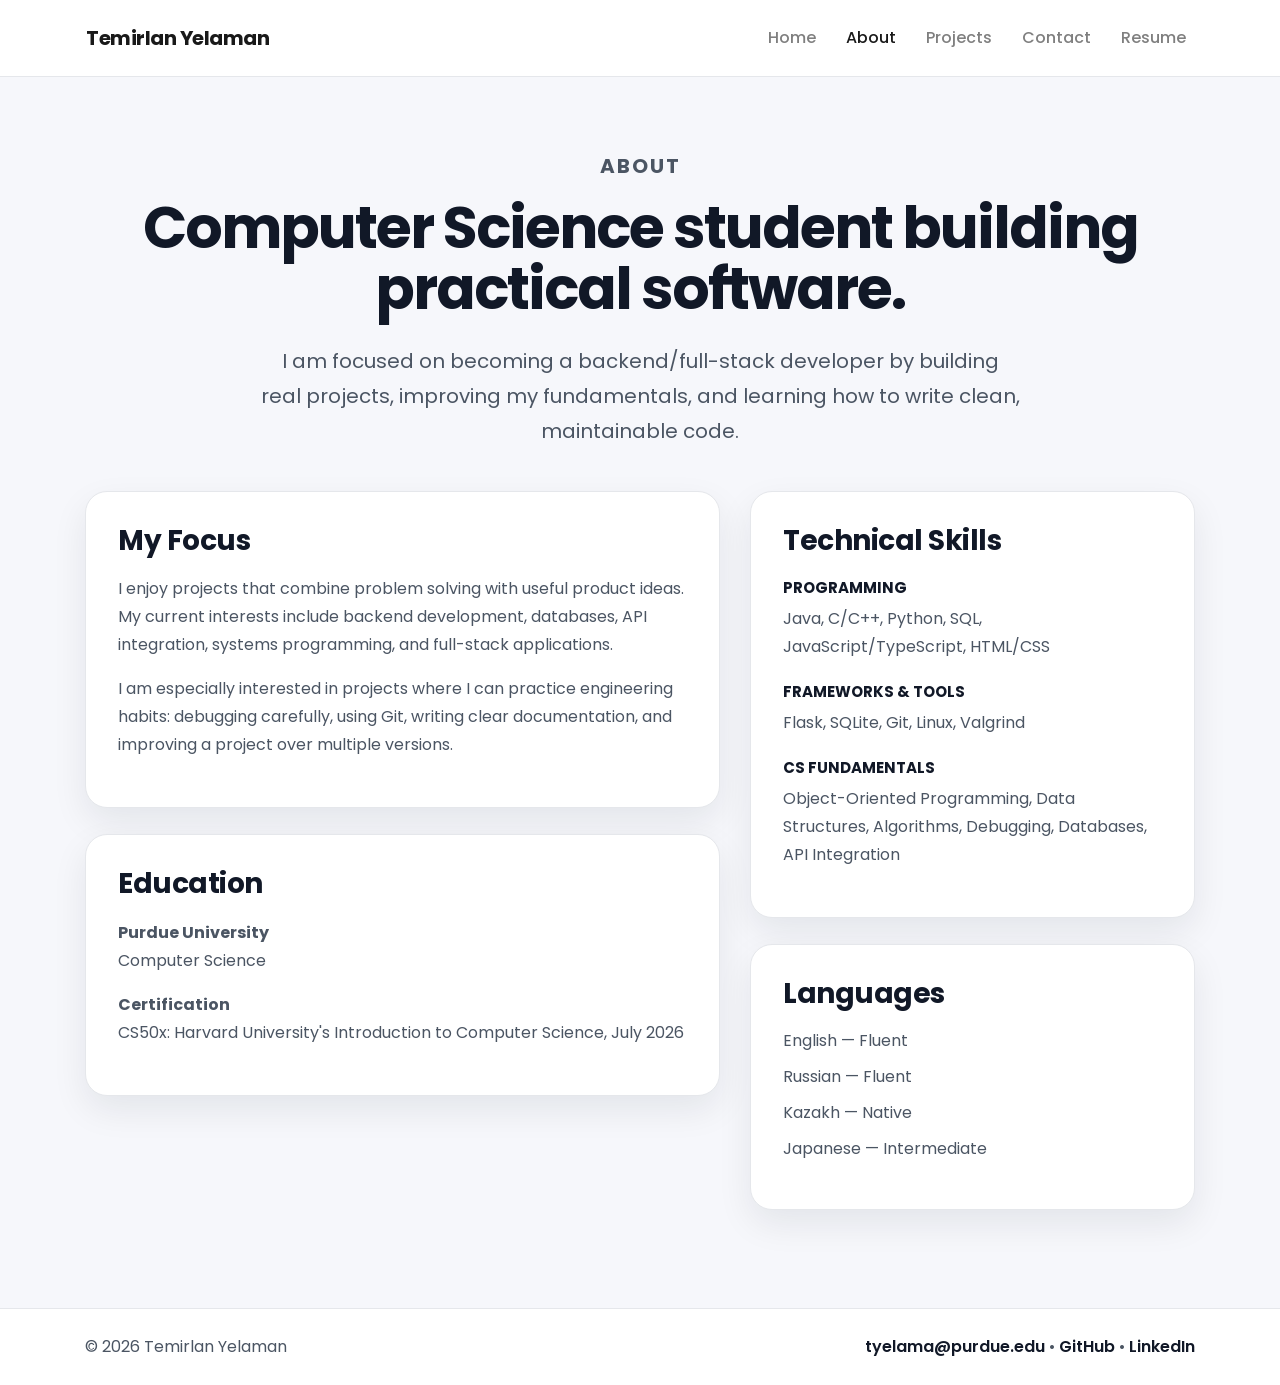
==== about.html @ 148cfcf7 "Initial commit" ====
<!DOCTYPE html>
<html lang="en">
    <head>
        <meta charset="UTF-8">
        <meta name="viewport" content="width=device-width, initial-scale=1.0">

        <link rel="stylesheet" href="https://cdn.jsdelivr.net/npm/bootstrap@4.5.3/dist/css/bootstrap.min.css" integrity="sha384-TX8t27EcRE3e/ihU7zmQxVncDAy5uIKz4rEkgIXeMed4M0jlfIDPvg6uqKI2xXr2" crossorigin="anonymous">
        <script src="https://code.jquery.com/jquery-3.5.1.slim.min.js" integrity="sha384-DfXdz2htPH0lsSSs5nCTpuj/zy4C+OGpamoFVy38MVBnE+IbbVYUew+OrCXaRkfj" crossorigin="anonymous"></script>
        <script src="https://cdn.jsdelivr.net/npm/bootstrap@4.5.3/dist/js/bootstrap.bundle.min.js" integrity="sha384-ho+j7jyWK8fNQe+A12Hb8AhRq26LrZ/JpcUGGOn+Y7RsweNrtN/tE3MoK7ZeZDyx" crossorigin="anonymous"></script>

        <link rel="preconnect" href="https://fonts.googleapis.com">
        <link rel="preconnect" href="https://fonts.gstatic.com" crossorigin>
        <link href="https://fonts.googleapis.com/css2?family=Poppins:wght@300;400;500;600;700&display=swap" rel="stylesheet">

        <link href="styles.css" rel="stylesheet">
        <title>About | Temirlan Yelaman</title>
    </head>

    <body>
        <header class="site-header">
            <nav class="navbar navbar-expand-md navbar-light container">
                <a class="navbar-brand" href="index.html">Temirlan Yelaman</a>

                <button class="navbar-toggler" type="button" data-toggle="collapse" data-target="#navbarMenu" aria-controls="navbarMenu" aria-expanded="false" aria-label="Toggle navigation">
                    <span class="navbar-toggler-icon"></span>
                </button>

                <div class="collapse navbar-collapse" id="navbarMenu">
                    <div class="navbar-nav ml-auto">
                        <a class="nav-link" href="index.html">Home</a>
                        <a class="nav-link active" href="about.html">About</a>
                        <a class="nav-link" href="portfolio.html">Projects</a>
                        <a class="nav-link" href="contact.html">Contact</a>
                        <a class="nav-link" href="resume.pdf">Resume</a>
                    </div>
                </div>
            </nav>
        </header>

        <main class="container page-section">
            <div class="page-intro">
                <p class="eyebrow">About</p>
                <h1>Computer Science student building practical software.</h1>
                <p>
                    I am focused on becoming a backend/full-stack developer by building real projects,
                    improving my fundamentals, and learning how to write clean, maintainable code.
                </p>
            </div>

            <div class="row">
                <div class="col-lg-7">
                    <section class="content-card">
                        <h2>My Focus</h2>
                        <p>
                            I enjoy projects that combine problem solving with useful product ideas.
                            My current interests include backend development, databases, API integration,
                            systems programming, and full-stack applications.
                        </p>
                        <p>
                            I am especially interested in projects where I can practice engineering habits:
                            debugging carefully, using Git, writing clear documentation, and improving a project
                            over multiple versions.
                        </p>
                    </section>

                    <section class="content-card">
                        <h2>Education</h2>
                        <p>
                            <strong>Purdue University</strong><br>
                            Computer Science
                        </p>
                        <p>
                            <strong>Certification</strong><br>
                            CS50x: Harvard University's Introduction to Computer Science, July 2026
                        </p>
                    </section>
                </div>

                <div class="col-lg-5">
                    <section class="content-card">
                        <h2>Technical Skills</h2>

                        <h3 class="small-heading">Programming</h3>
                        <p>Java, C/C++, Python, SQL, JavaScript/TypeScript, HTML/CSS</p>

                        <h3 class="small-heading">Frameworks & Tools</h3>
                        <p>Flask, SQLite, Git, Linux, Valgrind</p>

                        <h3 class="small-heading">CS Fundamentals</h3>
                        <p>Object-Oriented Programming, Data Structures, Algorithms, Debugging, Databases, API Integration</p>
                    </section>

                    <section class="content-card">
                        <h2>Languages</h2>
                        <ul class="clean-list">
                            <li>English — Fluent</li>
                            <li>Russian — Fluent</li>
                            <li>Kazakh — Native</li>
                            <li>Japanese — Intermediate</li>
                        </ul>
                    </section>
                </div>
            </div>
        </main>

        <footer class="footer">
            <div class="container footer-content">
                <p>© 2026 Temirlan Yelaman</p>
                <p>
                    <a href="mailto:tyelama@purdue.edu">tyelama@purdue.edu</a>
                    <span>•</span>
                    <a href="https://github.com/Tyelaman" target="_blank" rel="noopener">GitHub</a>
                    <span>•</span>
                    <a href="https://www.linkedin.com/in/temirlan-yelaman/" target="_blank" rel="noopener">LinkedIn</a>
                </p>
            </div>
        </footer>

        <script src="script.js"></script>
    </body>
</html>
---- styles.css ----
body {
    margin: 0;
    font-family: 'Poppins', sans-serif;
    background-color: #f6f7fb;
    color: #1f2937;
}

a {
    color: #111827;
}

a:hover {
    color: #374151;
}

.site-header {
    background-color: rgba(255, 255, 255, 0.95);
    border-bottom: 1px solid #e5e7eb;
    position: sticky;
    top: 0;
    z-index: 100;
    backdrop-filter: blur(10px);
}

.navbar {
    padding-top: 18px;
    padding-bottom: 18px;
}

.navbar-brand {
    font-weight: 700;
    letter-spacing: -0.5px;
}

.nav-link {
    font-weight: 500;
    margin-left: 14px;
}

.hero-section {
    background:
        radial-gradient(circle at top left, rgba(17, 24, 39, 0.10), transparent 35%),
        linear-gradient(135deg, #f8fafc 0%, #e5e7eb 100%);
    padding: 95px 0;
}

.eyebrow {
    color: #4b5563;
    font-size: 13px;
    font-weight: 700;
    letter-spacing: 2px;
    margin-bottom: 14px;
    text-transform: uppercase;
}

.hero-section h1,
.page-intro h1 {
    color: #111827;
    font-size: 58px;
    font-weight: 700;
    letter-spacing: -2px;
    line-height: 1.05;
    margin-bottom: 24px;
}

.hero-text,
.page-intro p {
    color: #4b5563;
    font-size: 20px;
    line-height: 1.75;
    max-width: 760px;
}

.hero-actions {
    display: flex;
    flex-wrap: wrap;
    gap: 12px;
    margin-top: 30px;
}

.btn {
    border-radius: 999px;
    font-weight: 600;
    padding-left: 24px;
    padding-right: 24px;
}

.social-links {
    display: flex;
    flex-wrap: wrap;
    gap: 18px;
}

.social-links a {
    font-weight: 600;
    text-decoration: none;
}

.terminal-card {
    background-color: #111827;
    border-radius: 22px;
    box-shadow: 0 24px 70px rgba(17, 24, 39, 0.25);
    color: #e5e7eb;
    overflow: hidden;
}

.terminal-bar {
    align-items: center;
    background-color: #030712;
    display: flex;
    gap: 8px;
    padding: 16px 20px;
}

.terminal-bar span {
    background-color: #d1d5db;
    border-radius: 50%;
    display: block;
    height: 12px;
    opacity: 0.75;
    width: 12px;
}

.terminal-card pre {
    font-size: 15px;
    line-height: 1.8;
    margin: 0;
    padding: 26px;
    white-space: pre-wrap;
}

.section-spacing {
    padding-bottom: 72px;
    padding-top: 72px;
}

.section-heading {
    margin-bottom: 38px;
}

.section-heading h2 {
    color: #111827;
    font-size: 36px;
    font-weight: 700;
    letter-spacing: -1px;
}

.feature-card,
.content-card,
.project-detail-card {
    background-color: #ffffff;
    border: 1px solid #e5e7eb;
    border-radius: 22px;
    box-shadow: 0 14px 35px rgba(17, 24, 39, 0.08);
}

.feature-card {
    height: 100%;
    padding: 28px;
    transition: 0.25s ease;
}

.feature-card:hover {
    transform: translateY(-6px);
}

.feature-card h3 {
    font-size: 23px;
    font-weight: 700;
    margin-top: 16px;
}

.feature-card p,
.content-card p,
.project-detail-card p,
.project-detail-card li {
    color: #4b5563;
    font-size: 16px;
    line-height: 1.75;
}

.feature-card a {
    font-weight: 700;
    text-decoration: none;
}

.cta-panel {
    align-items: center;
    background-color: #111827;
    border-radius: 26px;
    color: #ffffff;
    display: flex;
    justify-content: space-between;
    gap: 24px;
    padding: 42px;
}

.cta-panel .eyebrow {
    color: #d1d5db;
}

.cta-panel h2 {
    font-size: 30px;
    font-weight: 700;
    letter-spacing: -1px;
    margin-bottom: 0;
}

.page-section {
    padding-bottom: 72px;
    padding-top: 72px;
}

.page-intro {
    margin-bottom: 42px;
    text-align: center;
}

.page-intro p {
    margin-left: auto;
    margin-right: auto;
}

.content-card {
    margin-bottom: 26px;
    padding: 32px;
}

.content-card h2,
.project-detail-card h2 {
    color: #111827;
    font-size: 28px;
    font-weight: 700;
    letter-spacing: -0.5px;
    margin-bottom: 18px;
}

.small-heading {
    color: #111827;
    font-size: 15px;
    font-weight: 700;
    margin-top: 22px;
    text-transform: uppercase;
}

.clean-list,
.contact-list {
    list-style: none;
    padding-left: 0;
}

.clean-list li {
    color: #4b5563;
    margin-bottom: 12px;
}

.project-detail-card {
    margin-bottom: 28px;
    padding: 34px;
}

.project-tags {
    display: flex;
    flex-wrap: wrap;
    gap: 10px;
    margin-bottom: 18px;
}

.project-tags span {
    background-color: #eef2ff;
    border-radius: 999px;
    color: #3730a3;
    font-size: 13px;
    font-weight: 700;
    padding: 8px 12px;
}

.contact-list li {
    border-bottom: 1px solid #e5e7eb;
    padding: 16px 0;
}

.contact-list span {
    color: #6b7280;
    display: block;
    font-size: 13px;
    font-weight: 700;
    letter-spacing: 1px;
    margin-bottom: 5px;
    text-transform: uppercase;
}

.contact-list a {
    font-weight: 600;
    text-decoration: none;
}

.privacy-note {
    background-color: #f3f4f6;
    border-radius: 14px;
    font-size: 14px !important;
    margin-top: 22px;
    padding: 16px;
}

.form-control {
    border-radius: 14px;
    min-height: 48px;
}

textarea.form-control {
    min-height: 150px;
}

.form-status {
    color: #4b5563;
    font-weight: 600;
    margin-top: 16px;
}

.footer {
    background-color: #ffffff;
    border-top: 1px solid #e5e7eb;
    padding: 26px 0;
}

.footer-content {
    align-items: center;
    display: flex;
    justify-content: space-between;
    gap: 18px;
}

.footer p {
    color: #4b5563;
    margin-bottom: 0;
}

.footer a {
    font-weight: 600;
    text-decoration: none;
}

@media (max-width: 768px) {
    .hero-section {
        padding: 60px 0;
        text-align: center;
    }

    .hero-section h1,
    .page-intro h1 {
        font-size: 40px;
    }

    .hero-text,
    .page-intro p {
        font-size: 17px;
    }

    .hero-actions,
    .social-links {
        justify-content: center;
    }

    .cta-panel,
    .footer-content {
        align-items: flex-start;
        flex-direction: column;
        text-align: left;
    }

    .section-heading h2 {
        font-size: 30px;
    }

    .project-detail-card {
        padding: 26px;
    }

    .nav-link {
        margin-left: 0;
    }
}
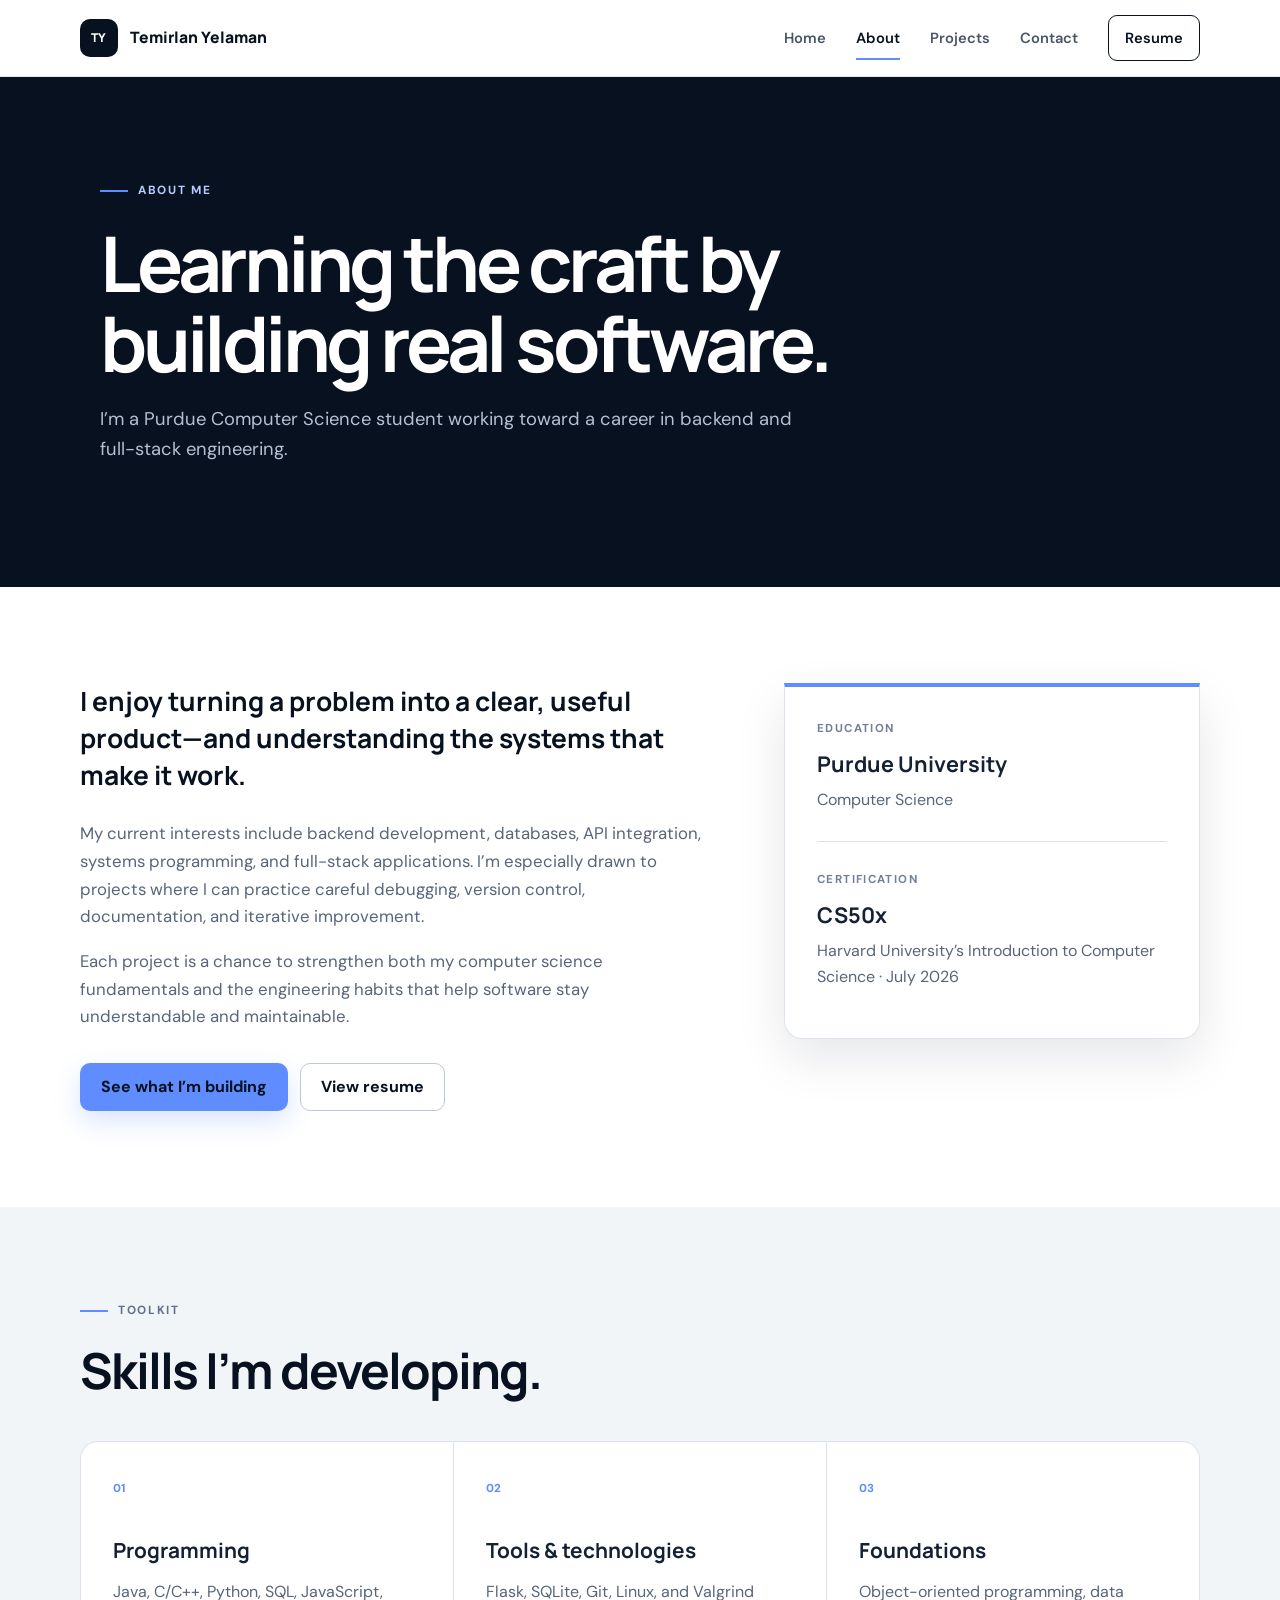
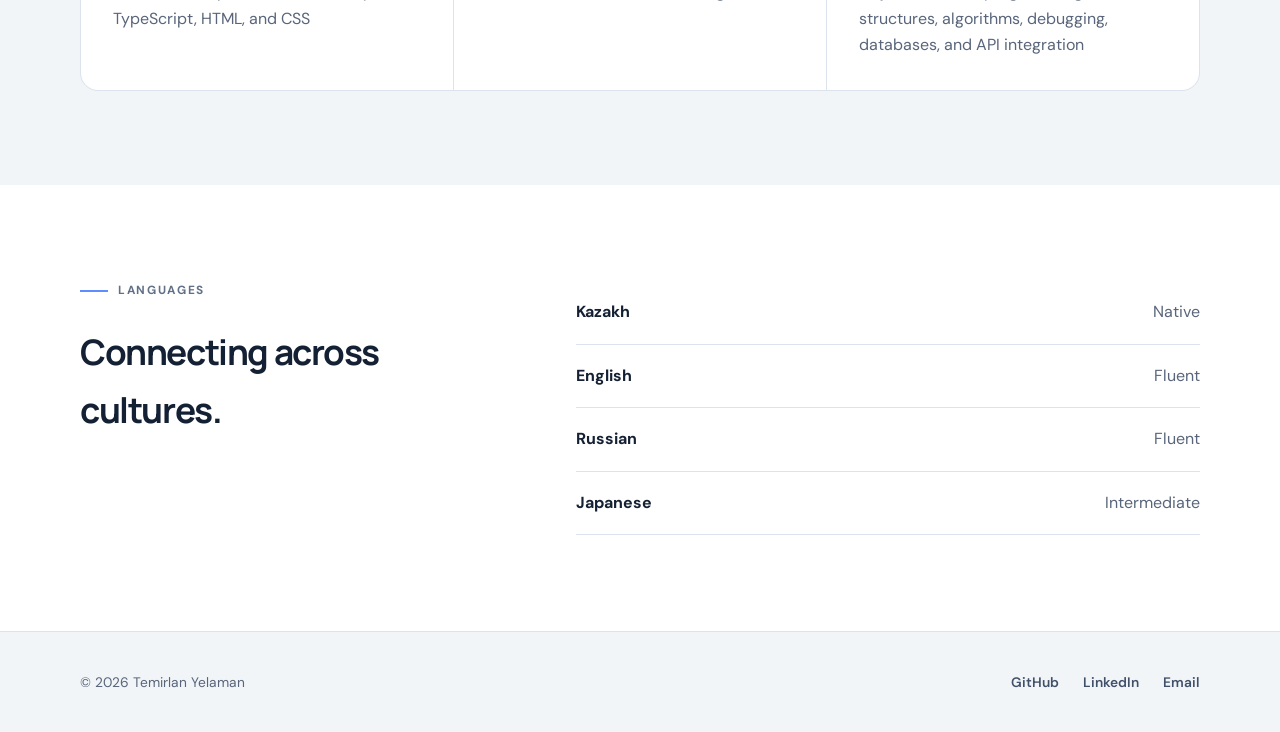
==== commit 78e84ad9: "Refactor portfolio page layout and styles; enhance navigation functionality and update project descr" ====
--- a/about.html
+++ b/about.html
@@ -1,121 +1,23 @@
 <!DOCTYPE html>
 <html lang="en">
-    <head>
-        <meta charset="UTF-8">
-        <meta name="viewport" content="width=device-width, initial-scale=1.0">
-
-        <link rel="stylesheet" href="https://cdn.jsdelivr.net/npm/bootstrap@4.5.3/dist/css/bootstrap.min.css" integrity="sha384-TX8t27EcRE3e/ihU7zmQxVncDAy5uIKz4rEkgIXeMed4M0jlfIDPvg6uqKI2xXr2" crossorigin="anonymous">
-        <script src="https://code.jquery.com/jquery-3.5.1.slim.min.js" integrity="sha384-DfXdz2htPH0lsSSs5nCTpuj/zy4C+OGpamoFVy38MVBnE+IbbVYUew+OrCXaRkfj" crossorigin="anonymous"></script>
-        <script src="https://cdn.jsdelivr.net/npm/bootstrap@4.5.3/dist/js/bootstrap.bundle.min.js" integrity="sha384-ho+j7jyWK8fNQe+A12Hb8AhRq26LrZ/JpcUGGOn+Y7RsweNrtN/tE3MoK7ZeZDyx" crossorigin="anonymous"></script>
-
-        <link rel="preconnect" href="https://fonts.googleapis.com">
-        <link rel="preconnect" href="https://fonts.gstatic.com" crossorigin>
-        <link href="https://fonts.googleapis.com/css2?family=Poppins:wght@300;400;500;600;700&display=swap" rel="stylesheet">
-
-        <link href="styles.css" rel="stylesheet">
-        <title>About | Temirlan Yelaman</title>
-    </head>
-
-    <body>
-        <header class="site-header">
-            <nav class="navbar navbar-expand-md navbar-light container">
-                <a class="navbar-brand" href="index.html">Temirlan Yelaman</a>
-
-                <button class="navbar-toggler" type="button" data-toggle="collapse" data-target="#navbarMenu" aria-controls="navbarMenu" aria-expanded="false" aria-label="Toggle navigation">
-                    <span class="navbar-toggler-icon"></span>
-                </button>
-
-                <div class="collapse navbar-collapse" id="navbarMenu">
-                    <div class="navbar-nav ml-auto">
-                        <a class="nav-link" href="index.html">Home</a>
-                        <a class="nav-link active" href="about.html">About</a>
-                        <a class="nav-link" href="portfolio.html">Projects</a>
-                        <a class="nav-link" href="contact.html">Contact</a>
-                        <a class="nav-link" href="resume.pdf">Resume</a>
-                    </div>
-                </div>
-            </nav>
-        </header>
-
-        <main class="container page-section">
-            <div class="page-intro">
-                <p class="eyebrow">About</p>
-                <h1>Computer Science student building practical software.</h1>
-                <p>
-                    I am focused on becoming a backend/full-stack developer by building real projects,
-                    improving my fundamentals, and learning how to write clean, maintainable code.
-                </p>
-            </div>
-
-            <div class="row">
-                <div class="col-lg-7">
-                    <section class="content-card">
-                        <h2>My Focus</h2>
-                        <p>
-                            I enjoy projects that combine problem solving with useful product ideas.
-                            My current interests include backend development, databases, API integration,
-                            systems programming, and full-stack applications.
-                        </p>
-                        <p>
-                            I am especially interested in projects where I can practice engineering habits:
-                            debugging carefully, using Git, writing clear documentation, and improving a project
-                            over multiple versions.
-                        </p>
-                    </section>
-
-                    <section class="content-card">
-                        <h2>Education</h2>
-                        <p>
-                            <strong>Purdue University</strong><br>
-                            Computer Science
-                        </p>
-                        <p>
-                            <strong>Certification</strong><br>
-                            CS50x: Harvard University's Introduction to Computer Science, July 2026
-                        </p>
-                    </section>
-                </div>
-
-                <div class="col-lg-5">
-                    <section class="content-card">
-                        <h2>Technical Skills</h2>
-
-                        <h3 class="small-heading">Programming</h3>
-                        <p>Java, C/C++, Python, SQL, JavaScript/TypeScript, HTML/CSS</p>
-
-                        <h3 class="small-heading">Frameworks & Tools</h3>
-                        <p>Flask, SQLite, Git, Linux, Valgrind</p>
-
-                        <h3 class="small-heading">CS Fundamentals</h3>
-                        <p>Object-Oriented Programming, Data Structures, Algorithms, Debugging, Databases, API Integration</p>
-                    </section>
-
-                    <section class="content-card">
-                        <h2>Languages</h2>
-                        <ul class="clean-list">
-                            <li>English — Fluent</li>
-                            <li>Russian — Fluent</li>
-                            <li>Kazakh — Native</li>
-                            <li>Japanese — Intermediate</li>
-                        </ul>
-                    </section>
-                </div>
-            </div>
-        </main>
-
-        <footer class="footer">
-            <div class="container footer-content">
-                <p>© 2026 Temirlan Yelaman</p>
-                <p>
-                    <a href="mailto:tyelama@purdue.edu">tyelama@purdue.edu</a>
-                    <span>•</span>
-                    <a href="https://github.com/Tyelaman" target="_blank" rel="noopener">GitHub</a>
-                    <span>•</span>
-                    <a href="https://www.linkedin.com/in/temirlan-yelaman/" target="_blank" rel="noopener">LinkedIn</a>
-                </p>
-            </div>
-        </footer>
-
-        <script src="script.js"></script>
-    </body>
+<head>
+    <meta charset="UTF-8"><meta name="viewport" content="width=device-width, initial-scale=1.0">
+    <meta name="description" content="Learn about Temirlan Yelaman, a Purdue Computer Science student focused on backend and full-stack engineering.">
+    <link rel="preconnect" href="https://fonts.googleapis.com"><link rel="preconnect" href="https://fonts.gstatic.com" crossorigin>
+    <link href="https://fonts.googleapis.com/css2?family=DM+Sans:wght@400;500;600;700&family=Manrope:wght@600;700;800&display=swap" rel="stylesheet"><link href="styles.css" rel="stylesheet">
+    <title>About | Temirlan Yelaman</title>
+</head>
+<body>
+    <header class="site-header"><nav class="nav-shell" aria-label="Primary navigation"><a class="brand" href="index.html"><span>TY</span>Temirlan Yelaman</a><button class="nav-toggle" type="button" aria-expanded="false" aria-controls="nav-menu" aria-label="Open navigation"><span></span><span></span><span></span></button><div class="nav-menu" id="nav-menu"><a href="index.html">Home</a><a class="active" aria-current="page" href="about.html">About</a><a href="portfolio.html">Projects</a><a href="contact.html">Contact</a><a class="nav-resume" href="temirlan_yelaman_resume_2026.pdf">Resume</a></div></nav></header>
+    <main>
+        <section class="page-hero"><div class="shell narrow"><p class="eyebrow"><span></span>About me</p><h1>Learning the craft by building real software.</h1><p>I’m a Purdue Computer Science student working toward a career in backend and full-stack engineering.</p></div></section>
+        <section class="shell section about-grid">
+            <div class="about-story"><p class="lead">I enjoy turning a problem into a clear, useful product—and understanding the systems that make it work.</p><p>My current interests include backend development, databases, API integration, systems programming, and full-stack applications. I’m especially drawn to projects where I can practice careful debugging, version control, documentation, and iterative improvement.</p><p>Each project is a chance to strengthen both my computer science fundamentals and the engineering habits that help software stay understandable and maintainable.</p><div class="button-row"><a class="button button-primary" href="portfolio.html">See what I’m building</a><a class="button button-secondary" href="temirlan_yelaman_resume_2026.pdf">View resume</a></div></div>
+            <aside class="fact-card"><p class="fact-label">Education</p><h2>Purdue University</h2><p>Computer Science</p><hr><p class="fact-label">Certification</p><h2>CS50x</h2><p>Harvard University’s Introduction to Computer Science · July 2026</p></aside>
+        </section>
+        <section class="soft-section"><div class="shell"><div class="section-heading"><p class="eyebrow dark"><span></span>Toolkit</p><h2>Skills I’m developing.</h2></div><div class="skill-grid"><article><span>01</span><h3>Programming</h3><p>Java, C/C++, Python, SQL, JavaScript, TypeScript, HTML, and CSS</p></article><article><span>02</span><h3>Tools &amp; technologies</h3><p>Flask, SQLite, Git, Linux, and Valgrind</p></article><article><span>03</span><h3>Foundations</h3><p>Object-oriented programming, data structures, algorithms, debugging, databases, and API integration</p></article></div></div></section>
+        <section class="shell section languages"><div><p class="eyebrow dark"><span></span>Languages</p><h2>Connecting across cultures.</h2></div><div class="language-list"><p><strong>Kazakh</strong><span>Native</span></p><p><strong>English</strong><span>Fluent</span></p><p><strong>Russian</strong><span>Fluent</span></p><p><strong>Japanese</strong><span>Intermediate</span></p></div></section>
+    </main>
+    <footer class="footer"><div class="shell footer-inner"><p>© <span data-year>2026</span> Temirlan Yelaman</p><div><a href="https://github.com/Tyelaman" target="_blank" rel="noopener noreferrer">GitHub</a><a href="https://www.linkedin.com/in/temirlan-yelaman/" target="_blank" rel="noopener noreferrer">LinkedIn</a><a href="mailto:tyelama@purdue.edu">Email</a></div></div></footer><script src="script.js"></script>
+</body>
 </html>
--- a/styles.css
+++ b/styles.css
@@ -1,383 +1,185 @@
-body {
-    margin: 0;
-    font-family: 'Poppins', sans-serif;
-    background-color: #f6f7fb;
-    color: #1f2937;
+:root {
+    --navy-950: #07111f;
+    --navy-900: #0b1729;
+    --navy-800: #13243d;
+    --blue: #5f8dff;
+    --blue-light: #b8ccff;
+    --ink: #142033;
+    --slate: #58657a;
+    --line: #dce3ec;
+    --soft: #f2f5f8;
+    --white: #ffffff;
+    --radius: 18px;
+    --shadow: 0 20px 50px rgba(9, 24, 45, 0.1);
 }
 
-a {
-    color: #111827;
+* { box-sizing: border-box; }
+html { scroll-behavior: smooth; }
+body { margin: 0; background: var(--white); color: var(--ink); font-family: "DM Sans", sans-serif; line-height: 1.65; }
+body.nav-open { overflow: hidden; }
+a { color: inherit; }
+.shell { width: min(1120px, calc(100% - 40px)); margin-inline: auto; }
+.narrow { max-width: 850px; margin-left: max(20px, calc((100vw - 1120px) / 2)); }
+h1, h2, h3, .brand { font-family: "Manrope", sans-serif; }
+h1, h2, h3, p { margin-top: 0; }
+
+.site-header { position: sticky; top: 0; z-index: 20; border-bottom: 1px solid rgba(220, 227, 236, .85); background: rgba(255, 255, 255, .92); backdrop-filter: blur(14px); }
+.nav-shell { width: min(1120px, calc(100% - 40px)); min-height: 76px; margin-inline: auto; display: flex; align-items: center; justify-content: space-between; }
+.brand { display: inline-flex; gap: 12px; align-items: center; color: var(--navy-950); font-size: .98rem; font-weight: 800; text-decoration: none; }
+.brand span { display: grid; width: 38px; height: 38px; place-items: center; border-radius: 10px; background: var(--navy-950); color: white; font-size: .76rem; letter-spacing: .08em; }
+.nav-menu { display: flex; align-items: center; gap: 30px; }
+.nav-menu a { position: relative; color: #49566a; font-size: .92rem; font-weight: 600; text-decoration: none; transition: color .2s ease; }
+.nav-menu a:hover, .nav-menu a.active { color: var(--navy-950); }
+.nav-menu a.active::after { content: ""; position: absolute; right: 0; bottom: -10px; left: 0; height: 2px; background: var(--blue); }
+.nav-menu .nav-resume { padding: 10px 16px; border: 1px solid var(--navy-950); border-radius: 9px; color: var(--navy-950); }
+.nav-menu .nav-resume::after { display: none; }
+.nav-menu .nav-resume:hover { background: var(--navy-950); color: var(--white); }
+.nav-toggle { display: none; padding: 8px; border: 0; background: transparent; }
+.nav-toggle span { display: block; width: 24px; height: 2px; margin: 5px; background: var(--navy-950); transition: transform .2s, opacity .2s; }
+
+.hero { overflow: hidden; background: var(--navy-950); color: white; }
+.hero-grid { min-height: 680px; padding-block: 92px; display: grid; grid-template-columns: 1.15fr .85fr; gap: 76px; align-items: center; }
+.eyebrow { display: flex; align-items: center; gap: 10px; margin-bottom: 22px; color: var(--blue-light); font-size: .74rem; font-weight: 700; letter-spacing: .14em; text-transform: uppercase; }
+.eyebrow span { width: 28px; height: 2px; background: var(--blue); }
+.eyebrow.dark { color: #617087; }
+.hero h1 { max-width: 700px; margin-bottom: 20px; font-size: clamp(3rem, 6vw, 5.25rem); font-weight: 800; letter-spacing: -.055em; line-height: 1.02; }
+.hero h1 em { color: var(--blue-light); font-style: normal; }
+.hero-role { margin-bottom: 16px; color: white; font-size: 1.12rem; font-weight: 700; }
+.hero-intro { max-width: 650px; color: #aebbd0; font-size: 1.05rem; }
+.button-row { display: flex; flex-wrap: wrap; gap: 12px; margin-top: 32px; }
+.button { display: inline-flex; min-height: 48px; padding: 0 20px; align-items: center; justify-content: center; gap: 10px; border: 1px solid transparent; border-radius: 10px; font-weight: 700; text-decoration: none; transition: transform .2s, box-shadow .2s, background .2s, color .2s; }
+.button:hover { transform: translateY(-2px); }
+.button-primary { background: var(--blue); color: var(--navy-950); box-shadow: 0 10px 26px rgba(95, 141, 255, .24); }
+.button-primary:hover { background: #79a0ff; }
+.button-secondary { border-color: #bdc8d8; background: white; color: var(--navy-950); }
+.button-secondary:hover { border-color: var(--navy-950); box-shadow: 0 8px 20px rgba(9, 24, 45, .08); }
+.button-light { background: white; color: var(--navy-950); }
+.quick-links { display: flex; gap: 26px; margin-top: 30px; }
+.quick-links a { color: #bcc7d8; font-size: .9rem; font-weight: 600; text-decoration: none; }
+.quick-links a:hover { color: white; }
+
+.profile-panel { border: 1px solid #283950; border-radius: var(--radius); background: var(--navy-900); box-shadow: 0 30px 80px rgba(0, 0, 0, .28); overflow: hidden; transform: rotate(1.5deg); }
+.panel-topline { display: flex; padding: 16px 20px; justify-content: space-between; gap: 12px; border-bottom: 1px solid #283950; color: #8fa0b8; font-family: ui-monospace, SFMono-Regular, Consolas, monospace; font-size: .72rem; }
+.status { display: flex; align-items: center; gap: 7px; color: #9bd6b5; }
+.status i { width: 7px; height: 7px; border-radius: 50%; background: #65d194; box-shadow: 0 0 0 4px rgba(101, 209, 148, .12); }
+.code-profile { padding: 28px; color: #91a1b7; font-family: ui-monospace, SFMono-Regular, Consolas, monospace; font-size: clamp(.78rem, 1.25vw, .9rem); line-height: 1.9; }
+.code-profile p { margin-bottom: 2px; }
+.code-profile .indent { padding-left: 24px; }
+.code-key { color: #9db9ff; }
+.code-value { color: #d7e1ee; }
+.panel-footer { display: flex; flex-wrap: wrap; gap: 8px; padding: 17px 20px; border-top: 1px solid #283950; }
+.panel-footer span, .project-tags span { padding: 5px 9px; border-radius: 6px; background: #eef3ff; color: #38568f; font-size: .7rem; font-weight: 700; }
+.panel-footer span { background: #172a44; color: #a9c0ed; }
+
+.section { padding-block: 96px; }
+.section-heading { margin-bottom: 42px; }
+.section-heading h2 { max-width: 690px; margin-bottom: 0; color: var(--navy-950); font-size: clamp(2rem, 4vw, 3.1rem); letter-spacing: -.04em; line-height: 1.15; }
+.split-heading { display: flex; align-items: flex-end; justify-content: space-between; gap: 24px; }
+.text-link { padding-bottom: 6px; border-bottom: 1px solid var(--ink); font-weight: 700; text-decoration: none; white-space: nowrap; }
+.project-grid { display: grid; grid-template-columns: repeat(3, 1fr); gap: 20px; }
+.project-card { position: relative; min-height: 390px; padding: 30px; display: flex; flex-direction: column; border: 1px solid var(--line); border-radius: var(--radius); background: white; transition: border-color .25s, transform .25s, box-shadow .25s; }
+.project-card:hover { border-color: #a8b8d2; box-shadow: var(--shadow); transform: translateY(-6px); }
+.project-number { margin-bottom: 42px; color: #98a5b7; font-family: "Manrope", sans-serif; font-size: .78rem; font-weight: 800; }
+.project-tags { display: flex; flex-wrap: wrap; gap: 7px; }
+.project-card h3 { margin: 18px 0 12px; font-size: 1.55rem; letter-spacing: -.03em; }
+.project-card p { color: var(--slate); }
+.project-card > a { margin-top: auto; color: var(--navy-950); font-weight: 700; text-decoration: none; }
+.callout { margin-bottom: 92px; padding: 44px 48px; display: flex; align-items: center; justify-content: space-between; gap: 30px; border-radius: var(--radius); background: var(--navy-900); color: white; }
+.callout .eyebrow { margin-bottom: 10px; }
+.callout h2 { margin-bottom: 0; font-size: clamp(1.7rem, 3vw, 2.4rem); letter-spacing: -.03em; }
+
+.page-hero { padding: 104px 20px; background: var(--navy-950); color: white; }
+.page-hero h1 { margin-bottom: 20px; font-size: clamp(2.8rem, 6vw, 5rem); letter-spacing: -.055em; line-height: 1.05; }
+.page-hero p:not(.eyebrow) { max-width: 700px; color: #b5c0d2; font-size: 1.15rem; }
+.page-hero .button { margin-top: 18px; }
+.about-grid { display: grid; grid-template-columns: 1.2fr .8fr; gap: 80px; align-items: start; }
+.about-story .lead { color: var(--navy-950); font-family: "Manrope", sans-serif; font-size: 1.65rem; font-weight: 700; line-height: 1.4; }
+.about-story > p:not(.lead) { color: var(--slate); font-size: 1.05rem; }
+.fact-card { padding: 32px; border: 1px solid var(--line); border-top: 4px solid var(--blue); border-radius: 0 0 var(--radius) var(--radius); box-shadow: var(--shadow); }
+.fact-label { margin-bottom: 8px; color: #708097; font-size: .72rem; font-weight: 700; letter-spacing: .12em; text-transform: uppercase; }
+.fact-card h2 { margin-bottom: 5px; font-size: 1.35rem; }
+.fact-card p:not(.fact-label) { color: var(--slate); }
+.fact-card hr { margin: 28px 0; border: 0; border-top: 1px solid var(--line); }
+.soft-section { padding-block: 94px; background: var(--soft); }
+.skill-grid { display: grid; grid-template-columns: repeat(3, 1fr); gap: 1px; overflow: hidden; border: 1px solid var(--line); border-radius: var(--radius); background: var(--line); }
+.skill-grid article { padding: 32px; background: white; }
+.skill-grid article > span { color: var(--blue); font-size: .72rem; font-weight: 800; }
+.skill-grid h3 { margin: 32px 0 12px; font-size: 1.3rem; }
+.skill-grid p { margin-bottom: 0; color: var(--slate); }
+.languages { display: grid; grid-template-columns: .8fr 1.2fr; gap: 80px; }
+.languages h2 { font-size: 2.2rem; letter-spacing: -.04em; }
+.language-list p { margin-bottom: 0; padding: 18px 0; display: flex; justify-content: space-between; border-bottom: 1px solid var(--line); }
+.language-list span { color: var(--slate); }
+
+.project-list { display: grid; gap: 24px; }
+.project-row { padding: 38px; display: grid; grid-template-columns: 50px 1fr auto; gap: 30px; align-items: start; border: 1px solid var(--line); border-radius: var(--radius); transition: border-color .2s, box-shadow .2s; }
+.project-row:hover { border-color: #aebdd3; box-shadow: var(--shadow); }
+.project-index { color: #8492a6; font-family: "Manrope", sans-serif; font-size: .78rem; font-weight: 800; }
+.project-main h2 { margin: 18px 0 12px; font-size: 2rem; letter-spacing: -.04em; }
+.project-summary, .project-main li { color: var(--slate); }
+.project-main ul { margin: 20px 0 0; padding-left: 20px; }
+.project-main li { margin-bottom: 7px; padding-left: 6px; }
+.contact-hero { padding-bottom: 86px; }
+.contact-grid { display: grid; grid-template-columns: 1fr 1fr; gap: 18px; }
+.contact-card { min-width: 0; padding: 26px; display: grid; grid-template-columns: 48px 1fr auto; gap: 18px; align-items: center; border: 1px solid var(--line); border-radius: 14px; text-decoration: none; transition: border-color .2s, transform .2s, box-shadow .2s; }
+.contact-card:hover { border-color: #aabbd5; box-shadow: var(--shadow); transform: translateY(-3px); }
+.contact-icon { display: grid; width: 48px; height: 48px; place-items: center; border-radius: 12px; background: var(--navy-950); color: white; font-family: "Manrope", sans-serif; font-size: .78rem; font-weight: 800; }
+.contact-card p { margin-bottom: 3px; color: #758398; font-size: .72rem; font-weight: 700; letter-spacing: .1em; text-transform: uppercase; }
+.contact-card h2 { margin-bottom: 0; overflow-wrap: anywhere; font-size: 1.05rem; }
+.contact-card .arrow { color: var(--blue); font-size: 1.3rem; }
+
+.footer { border-top: 1px solid var(--line); background: var(--soft); }
+.footer-inner { min-height: 100px; display: flex; align-items: center; justify-content: space-between; gap: 24px; }
+.footer p { margin-bottom: 0; color: var(--slate); font-size: .86rem; }
+.footer-inner div { display: flex; gap: 24px; }
+.footer a { color: #405069; font-size: .86rem; font-weight: 600; text-decoration: none; }
+.footer a:hover { color: var(--navy-950); }
+
+@media (max-width: 900px) {
+    .hero-grid { min-height: auto; grid-template-columns: 1fr; gap: 58px; }
+    .profile-panel { max-width: 620px; transform: none; }
+    .project-grid { grid-template-columns: 1fr 1fr; }
+    .project-card:last-child { grid-column: 1 / -1; min-height: 330px; }
+    .about-grid { gap: 42px; }
+    .skill-grid { grid-template-columns: 1fr; }
+    .project-row { grid-template-columns: 42px 1fr; }
+    .project-action { grid-column: 2; }
+    .contact-grid { grid-template-columns: 1fr; }
 }
 
-a:hover {
-    color: #374151;
+@media (max-width: 720px) {
+    .shell { width: min(100% - 30px, 1120px); }
+    .narrow { margin-left: 0; }
+    .nav-shell { width: calc(100% - 30px); min-height: 68px; }
+    .nav-toggle { display: block; cursor: pointer; }
+    .nav-toggle[aria-expanded="true"] span:nth-child(1) { transform: translateY(7px) rotate(45deg); }
+    .nav-toggle[aria-expanded="true"] span:nth-child(2) { opacity: 0; }
+    .nav-toggle[aria-expanded="true"] span:nth-child(3) { transform: translateY(-7px) rotate(-45deg); }
+    .nav-menu { position: fixed; inset: 68px 0 auto; padding: 28px 24px 36px; display: none; align-items: stretch; flex-direction: column; gap: 22px; border-bottom: 1px solid var(--line); background: white; box-shadow: 0 16px 30px rgba(9, 24, 45, .1); }
+    .nav-menu.open { display: flex; }
+    .nav-menu a { font-size: 1.08rem; }
+    .nav-menu a.active::after { display: none; }
+    .nav-menu .nav-resume { text-align: center; }
+    .hero-grid { padding-block: 68px; }
+    .hero h1 { font-size: clamp(2.7rem, 13vw, 4.2rem); }
+    .quick-links { gap: 18px; }
+    .panel-topline { align-items: flex-start; flex-direction: column; }
+    .section { padding-block: 70px; }
+    .split-heading, .callout { align-items: flex-start; flex-direction: column; }
+    .project-grid, .about-grid, .languages { grid-template-columns: 1fr; }
+    .project-card:last-child { grid-column: auto; }
+    .project-card { min-height: 350px; }
+    .callout { width: calc(100% - 30px); margin-bottom: 70px; padding: 34px 26px; }
+    .page-hero { padding: 74px 15px; }
+    .about-grid, .languages { gap: 42px; }
+    .project-row { padding: 26px; grid-template-columns: 1fr; gap: 18px; }
+    .project-action { grid-column: auto; }
+    .contact-card { padding: 20px; grid-template-columns: 44px 1fr auto; gap: 13px; }
+    .contact-icon { width: 44px; height: 44px; }
+    .contact-card h2 { font-size: .94rem; }
+    .footer-inner { padding-block: 28px; align-items: flex-start; flex-direction: column; }
 }
 
-.site-header {
-    background-color: rgba(255, 255, 255, 0.95);
-    border-bottom: 1px solid #e5e7eb;
-    position: sticky;
-    top: 0;
-    z-index: 100;
-    backdrop-filter: blur(10px);
+@media (prefers-reduced-motion: reduce) {
+    *, *::before, *::after { scroll-behavior: auto !important; transition-duration: .01ms !important; }
 }
-
-.navbar {
-    padding-top: 18px;
-    padding-bottom: 18px;
-}
-
-.navbar-brand {
-    font-weight: 700;
-    letter-spacing: -0.5px;
-}
-
-.nav-link {
-    font-weight: 500;
-    margin-left: 14px;
-}
-
-.hero-section {
-    background:
-        radial-gradient(circle at top left, rgba(17, 24, 39, 0.10), transparent 35%),
-        linear-gradient(135deg, #f8fafc 0%, #e5e7eb 100%);
-    padding: 95px 0;
-}
-
-.eyebrow {
-    color: #4b5563;
-    font-size: 13px;
-    font-weight: 700;
-    letter-spacing: 2px;
-    margin-bottom: 14px;
-    text-transform: uppercase;
-}
-
-.hero-section h1,
-.page-intro h1 {
-    color: #111827;
-    font-size: 58px;
-    font-weight: 700;
-    letter-spacing: -2px;
-    line-height: 1.05;
-    margin-bottom: 24px;
-}
-
-.hero-text,
-.page-intro p {
-    color: #4b5563;
-    font-size: 20px;
-    line-height: 1.75;
-    max-width: 760px;
-}
-
-.hero-actions {
-    display: flex;
-    flex-wrap: wrap;
-    gap: 12px;
-    margin-top: 30px;
-}
-
-.btn {
-    border-radius: 999px;
-    font-weight: 600;
-    padding-left: 24px;
-    padding-right: 24px;
-}
-
-.social-links {
-    display: flex;
-    flex-wrap: wrap;
-    gap: 18px;
-}
-
-.social-links a {
-    font-weight: 600;
-    text-decoration: none;
-}
-
-.terminal-card {
-    background-color: #111827;
-    border-radius: 22px;
-    box-shadow: 0 24px 70px rgba(17, 24, 39, 0.25);
-    color: #e5e7eb;
-    overflow: hidden;
-}
-
-.terminal-bar {
-    align-items: center;
-    background-color: #030712;
-    display: flex;
-    gap: 8px;
-    padding: 16px 20px;
-}
-
-.terminal-bar span {
-    background-color: #d1d5db;
-    border-radius: 50%;
-    display: block;
-    height: 12px;
-    opacity: 0.75;
-    width: 12px;
-}
-
-.terminal-card pre {
-    font-size: 15px;
-    line-height: 1.8;
-    margin: 0;
-    padding: 26px;
-    white-space: pre-wrap;
-}
-
-.section-spacing {
-    padding-bottom: 72px;
-    padding-top: 72px;
-}
-
-.section-heading {
-    margin-bottom: 38px;
-}
-
-.section-heading h2 {
-    color: #111827;
-    font-size: 36px;
-    font-weight: 700;
-    letter-spacing: -1px;
-}
-
-.feature-card,
-.content-card,
-.project-detail-card {
-    background-color: #ffffff;
-    border: 1px solid #e5e7eb;
-    border-radius: 22px;
-    box-shadow: 0 14px 35px rgba(17, 24, 39, 0.08);
-}
-
-.feature-card {
-    height: 100%;
-    padding: 28px;
-    transition: 0.25s ease;
-}
-
-.feature-card:hover {
-    transform: translateY(-6px);
-}
-
-.feature-card h3 {
-    font-size: 23px;
-    font-weight: 700;
-    margin-top: 16px;
-}
-
-.feature-card p,
-.content-card p,
-.project-detail-card p,
-.project-detail-card li {
-    color: #4b5563;
-    font-size: 16px;
-    line-height: 1.75;
-}
-
-.feature-card a {
-    font-weight: 700;
-    text-decoration: none;
-}
-
-.cta-panel {
-    align-items: center;
-    background-color: #111827;
-    border-radius: 26px;
-    color: #ffffff;
-    display: flex;
-    justify-content: space-between;
-    gap: 24px;
-    padding: 42px;
-}
-
-.cta-panel .eyebrow {
-    color: #d1d5db;
-}
-
-.cta-panel h2 {
-    font-size: 30px;
-    font-weight: 700;
-    letter-spacing: -1px;
-    margin-bottom: 0;
-}
-
-.page-section {
-    padding-bottom: 72px;
-    padding-top: 72px;
-}
-
-.page-intro {
-    margin-bottom: 42px;
-    text-align: center;
-}
-
-.page-intro p {
-    margin-left: auto;
-    margin-right: auto;
-}
-
-.content-card {
-    margin-bottom: 26px;
-    padding: 32px;
-}
-
-.content-card h2,
-.project-detail-card h2 {
-    color: #111827;
-    font-size: 28px;
-    font-weight: 700;
-    letter-spacing: -0.5px;
-    margin-bottom: 18px;
-}
-
-.small-heading {
-    color: #111827;
-    font-size: 15px;
-    font-weight: 700;
-    margin-top: 22px;
-    text-transform: uppercase;
-}
-
-.clean-list,
-.contact-list {
-    list-style: none;
-    padding-left: 0;
-}
-
-.clean-list li {
-    color: #4b5563;
-    margin-bottom: 12px;
-}
-
-.project-detail-card {
-    margin-bottom: 28px;
-    padding: 34px;
-}
-
-.project-tags {
-    display: flex;
-    flex-wrap: wrap;
-    gap: 10px;
-    margin-bottom: 18px;
-}
-
-.project-tags span {
-    background-color: #eef2ff;
-    border-radius: 999px;
-    color: #3730a3;
-    font-size: 13px;
-    font-weight: 700;
-    padding: 8px 12px;
-}
-
-.contact-list li {
-    border-bottom: 1px solid #e5e7eb;
-    padding: 16px 0;
-}
-
-.contact-list span {
-    color: #6b7280;
-    display: block;
-    font-size: 13px;
-    font-weight: 700;
-    letter-spacing: 1px;
-    margin-bottom: 5px;
-    text-transform: uppercase;
-}
-
-.contact-list a {
-    font-weight: 600;
-    text-decoration: none;
-}
-
-.privacy-note {
-    background-color: #f3f4f6;
-    border-radius: 14px;
-    font-size: 14px !important;
-    margin-top: 22px;
-    padding: 16px;
-}
-
-.form-control {
-    border-radius: 14px;
-    min-height: 48px;
-}
-
-textarea.form-control {
-    min-height: 150px;
-}
-
-.form-status {
-    color: #4b5563;
-    font-weight: 600;
-    margin-top: 16px;
-}
-
-.footer {
-    background-color: #ffffff;
-    border-top: 1px solid #e5e7eb;
-    padding: 26px 0;
-}
-
-.footer-content {
-    align-items: center;
-    display: flex;
-    justify-content: space-between;
-    gap: 18px;
-}
-
-.footer p {
-    color: #4b5563;
-    margin-bottom: 0;
-}
-
-.footer a {
-    font-weight: 600;
-    text-decoration: none;
-}
-
-@media (max-width: 768px) {
-    .hero-section {
-        padding: 60px 0;
-        text-align: center;
-    }
-
-    .hero-section h1,
-    .page-intro h1 {
-        font-size: 40px;
-    }
-
-    .hero-text,
-    .page-intro p {
-        font-size: 17px;
-    }
-
-    .hero-actions,
-    .social-links {
-        justify-content: center;
-    }
-
-    .cta-panel,
-    .footer-content {
-        align-items: flex-start;
-        flex-direction: column;
-        text-align: left;
-    }
-
-    .section-heading h2 {
-        font-size: 30px;
-    }
-
-    .project-detail-card {
-        padding: 26px;
-    }
-
-    .nav-link {
-        margin-left: 0;
-    }
-}
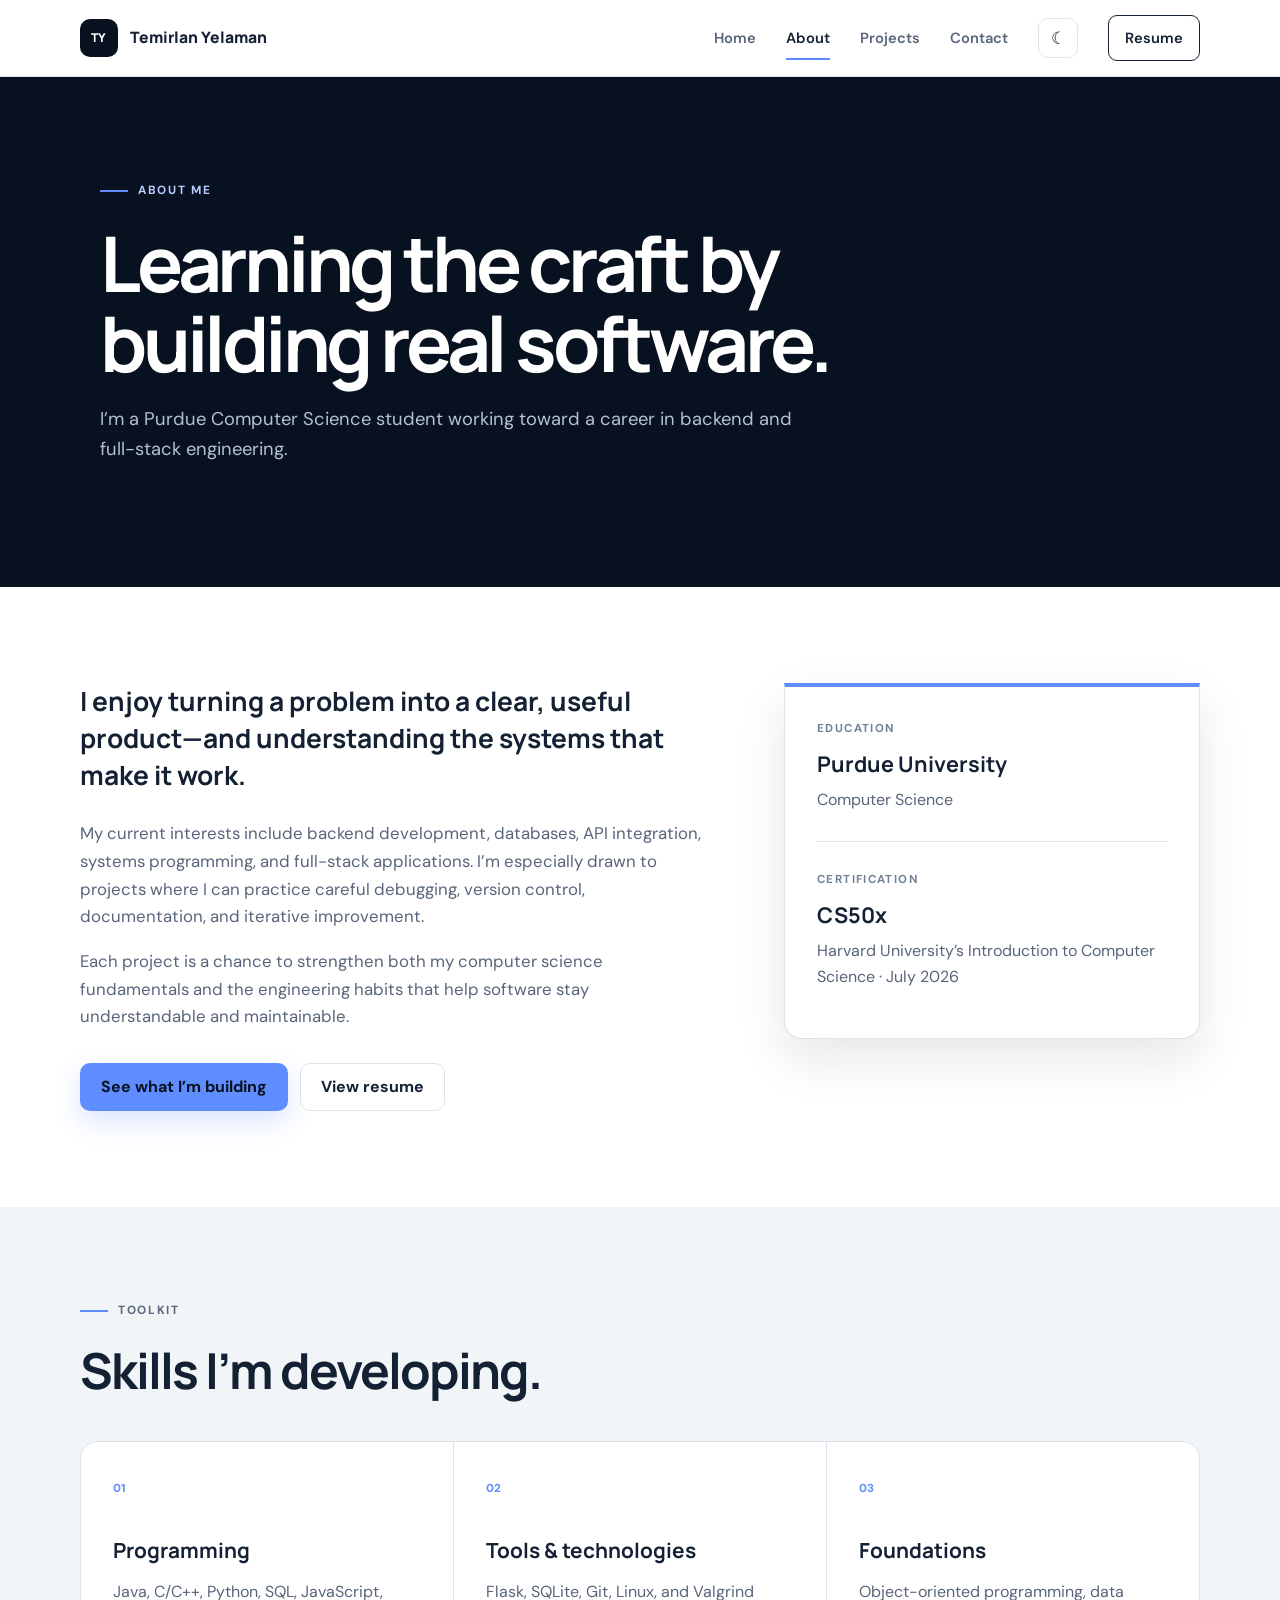
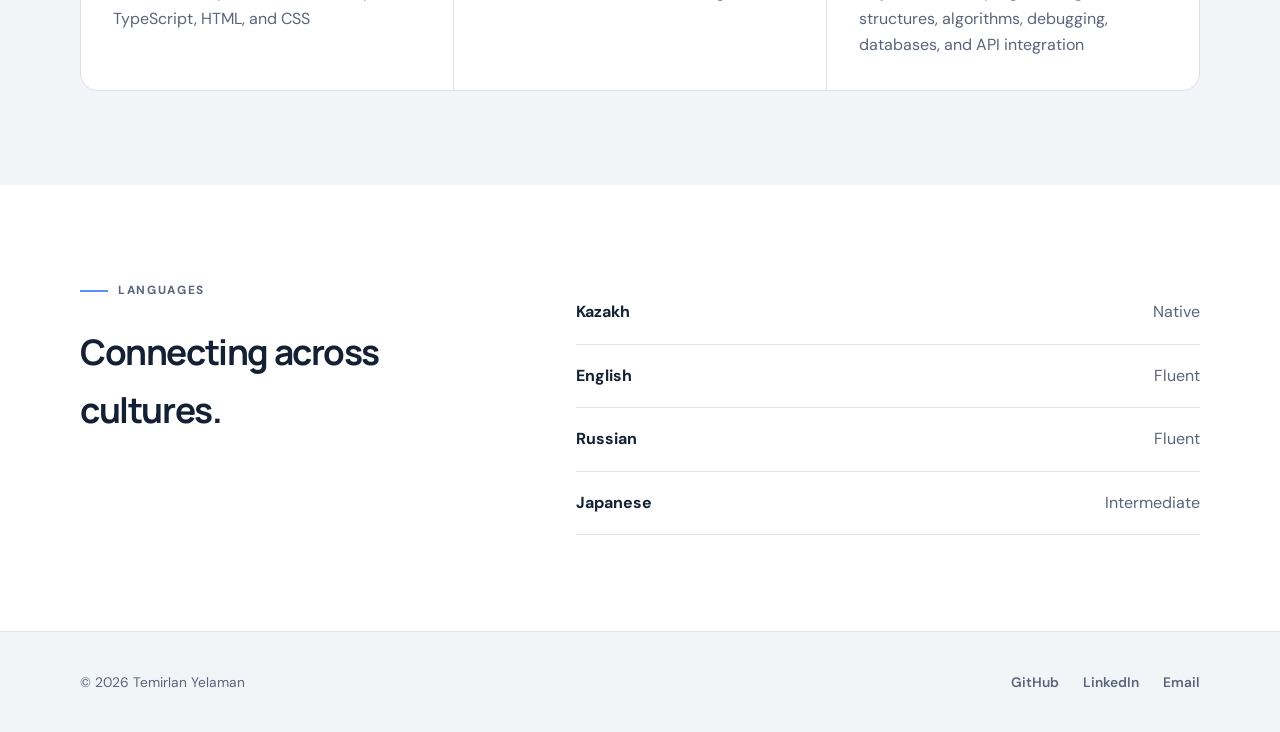
==== commit 19c33c0d: "Refactor code structure for improved readability and maintainability" ====
--- a/about.html
+++ b/about.html
@@ -4,15 +4,15 @@
     <meta charset="UTF-8"><meta name="viewport" content="width=device-width, initial-scale=1.0">
     <meta name="description" content="Learn about Temirlan Yelaman, a Purdue Computer Science student focused on backend and full-stack engineering.">
     <link rel="preconnect" href="https://fonts.googleapis.com"><link rel="preconnect" href="https://fonts.gstatic.com" crossorigin>
-    <link href="https://fonts.googleapis.com/css2?family=DM+Sans:wght@400;500;600;700&family=Manrope:wght@600;700;800&display=swap" rel="stylesheet"><link href="styles.css" rel="stylesheet">
+    <link href="https://fonts.googleapis.com/css2?family=DM+Sans:wght@400;500;600;700&family=Manrope:wght@600;700;800&display=swap" rel="stylesheet"><script>try{document.documentElement.dataset.theme=localStorage.getItem("portfolio-theme")||((window.matchMedia("(prefers-color-scheme: dark)").matches)?"dark":"light")}catch(e){}</script><link href="styles.css" rel="stylesheet">
     <title>About | Temirlan Yelaman</title>
 </head>
 <body>
-    <header class="site-header"><nav class="nav-shell" aria-label="Primary navigation"><a class="brand" href="index.html"><span>TY</span>Temirlan Yelaman</a><button class="nav-toggle" type="button" aria-expanded="false" aria-controls="nav-menu" aria-label="Open navigation"><span></span><span></span><span></span></button><div class="nav-menu" id="nav-menu"><a href="index.html">Home</a><a class="active" aria-current="page" href="about.html">About</a><a href="portfolio.html">Projects</a><a href="contact.html">Contact</a><a class="nav-resume" href="temirlan_yelaman_resume_2026.pdf">Resume</a></div></nav></header>
+    <header class="site-header"><nav class="nav-shell" aria-label="Primary navigation"><a class="brand" href="index.html"><span>TY</span>Temirlan Yelaman</a><button class="nav-toggle" type="button" aria-expanded="false" aria-controls="nav-menu" aria-label="Open navigation"><span></span><span></span><span></span></button><div class="nav-menu" id="nav-menu"><a href="index.html">Home</a><a class="active" aria-current="page" href="about.html">About</a><a href="portfolio.html">Projects</a><a href="contact.html">Contact</a><button class="theme-toggle" type="button" aria-label="Switch to dark mode" title="Switch color theme"><span class="theme-icon" aria-hidden="true">☾</span></button><a class="nav-resume" href="TemirlanYelaman-Resume-2026.pdf">Resume</a></div></nav></header>
     <main>
         <section class="page-hero"><div class="shell narrow"><p class="eyebrow"><span></span>About me</p><h1>Learning the craft by building real software.</h1><p>I’m a Purdue Computer Science student working toward a career in backend and full-stack engineering.</p></div></section>
         <section class="shell section about-grid">
-            <div class="about-story"><p class="lead">I enjoy turning a problem into a clear, useful product—and understanding the systems that make it work.</p><p>My current interests include backend development, databases, API integration, systems programming, and full-stack applications. I’m especially drawn to projects where I can practice careful debugging, version control, documentation, and iterative improvement.</p><p>Each project is a chance to strengthen both my computer science fundamentals and the engineering habits that help software stay understandable and maintainable.</p><div class="button-row"><a class="button button-primary" href="portfolio.html">See what I’m building</a><a class="button button-secondary" href="temirlan_yelaman_resume_2026.pdf">View resume</a></div></div>
+            <div class="about-story"><p class="lead">I enjoy turning a problem into a clear, useful product—and understanding the systems that make it work.</p><p>My current interests include backend development, databases, API integration, systems programming, and full-stack applications. I’m especially drawn to projects where I can practice careful debugging, version control, documentation, and iterative improvement.</p><p>Each project is a chance to strengthen both my computer science fundamentals and the engineering habits that help software stay understandable and maintainable.</p><div class="button-row"><a class="button button-primary" href="portfolio.html">See what I’m building</a><a class="button button-secondary" href="TemirlanYelaman-Resume-2026.pdf">View resume</a></div></div>
             <aside class="fact-card"><p class="fact-label">Education</p><h2>Purdue University</h2><p>Computer Science</p><hr><p class="fact-label">Certification</p><h2>CS50x</h2><p>Harvard University’s Introduction to Computer Science · July 2026</p></aside>
         </section>
         <section class="soft-section"><div class="shell"><div class="section-heading"><p class="eyebrow dark"><span></span>Toolkit</p><h2>Skills I’m developing.</h2></div><div class="skill-grid"><article><span>01</span><h3>Programming</h3><p>Java, C/C++, Python, SQL, JavaScript, TypeScript, HTML, and CSS</p></article><article><span>02</span><h3>Tools &amp; technologies</h3><p>Flask, SQLite, Git, Linux, and Valgrind</p></article><article><span>03</span><h3>Foundations</h3><p>Object-oriented programming, data structures, algorithms, debugging, databases, and API integration</p></article></div></div></section>
--- a/styles.css
+++ b/styles.css
@@ -11,11 +11,49 @@
     --white: #ffffff;
     --radius: 18px;
     --shadow: 0 20px 50px rgba(9, 24, 45, 0.1);
+    --bg: #ffffff;
+    --surface: #f2f5f8;
+    --text: #142033;
+    --muted: #58657a;
+    --border: #dce3ec;
+    --accent: #5f8dff;
+    --nav-bg: rgba(255, 255, 255, .92);
+    --card-bg: #ffffff;
+    --hero-bg: #07111f;
+    --hero-text: #ffffff;
+    --hero-muted: #b5c0d2;
+    --profile-bg: #0b1729;
+    --profile-border: #283950;
+    --tag-bg: #eef3ff;
+    --tag-text: #38568f;
+    --icon-bg: #07111f;
+    color-scheme: light;
+}
+
+html[data-theme="dark"] {
+    --bg: #09111d;
+    --surface: #0f1a29;
+    --text: #e8edf5;
+    --muted: #a6b2c3;
+    --border: #26354a;
+    --accent: #7aa2ff;
+    --nav-bg: rgba(9, 17, 29, .92);
+    --card-bg: #111d2c;
+    --hero-bg: #060c15;
+    --hero-text: #f7f9fc;
+    --hero-muted: #aebbd0;
+    --profile-bg: #0e1b2d;
+    --profile-border: #2b405c;
+    --tag-bg: #1a2d49;
+    --tag-text: #b7ccf6;
+    --icon-bg: #1b3151;
+    --shadow: 0 20px 50px rgba(0, 0, 0, .28);
+    color-scheme: dark;
 }
 
 * { box-sizing: border-box; }
-html { scroll-behavior: smooth; }
-body { margin: 0; background: var(--white); color: var(--ink); font-family: "DM Sans", sans-serif; line-height: 1.65; }
+html { scroll-behavior: smooth; background: var(--bg); transition: background-color .28s ease; }
+body { margin: 0; background: var(--bg); color: var(--text); font-family: "DM Sans", sans-serif; line-height: 1.65; transition: background-color .28s ease, color .28s ease; }
 body.nav-open { overflow: hidden; }
 a { color: inherit; }
 .shell { width: min(1120px, calc(100% - 40px)); margin-inline: auto; }
@@ -23,43 +61,46 @@
 h1, h2, h3, .brand { font-family: "Manrope", sans-serif; }
 h1, h2, h3, p { margin-top: 0; }
 
-.site-header { position: sticky; top: 0; z-index: 20; border-bottom: 1px solid rgba(220, 227, 236, .85); background: rgba(255, 255, 255, .92); backdrop-filter: blur(14px); }
+.site-header { position: sticky; top: 0; z-index: 20; border-bottom: 1px solid var(--border); background: var(--nav-bg); backdrop-filter: blur(14px); transition: background-color .28s ease, border-color .28s ease; }
 .nav-shell { width: min(1120px, calc(100% - 40px)); min-height: 76px; margin-inline: auto; display: flex; align-items: center; justify-content: space-between; }
-.brand { display: inline-flex; gap: 12px; align-items: center; color: var(--navy-950); font-size: .98rem; font-weight: 800; text-decoration: none; }
-.brand span { display: grid; width: 38px; height: 38px; place-items: center; border-radius: 10px; background: var(--navy-950); color: white; font-size: .76rem; letter-spacing: .08em; }
+.brand { display: inline-flex; gap: 12px; align-items: center; color: var(--text); font-size: .98rem; font-weight: 800; text-decoration: none; }
+.brand span { display: grid; width: 38px; height: 38px; place-items: center; border-radius: 10px; background: var(--icon-bg); color: white; font-size: .76rem; letter-spacing: .08em; }
 .nav-menu { display: flex; align-items: center; gap: 30px; }
-.nav-menu a { position: relative; color: #49566a; font-size: .92rem; font-weight: 600; text-decoration: none; transition: color .2s ease; }
-.nav-menu a:hover, .nav-menu a.active { color: var(--navy-950); }
+.nav-menu a { position: relative; color: var(--muted); font-size: .92rem; font-weight: 600; text-decoration: none; transition: color .2s ease; }
+.nav-menu a:hover, .nav-menu a.active { color: var(--text); }
 .nav-menu a.active::after { content: ""; position: absolute; right: 0; bottom: -10px; left: 0; height: 2px; background: var(--blue); }
-.nav-menu .nav-resume { padding: 10px 16px; border: 1px solid var(--navy-950); border-radius: 9px; color: var(--navy-950); }
+.nav-menu .nav-resume { padding: 10px 16px; border: 1px solid var(--text); border-radius: 9px; color: var(--text); }
 .nav-menu .nav-resume::after { display: none; }
-.nav-menu .nav-resume:hover { background: var(--navy-950); color: var(--white); }
+.nav-menu .nav-resume:hover { background: var(--text); color: var(--bg); }
 .nav-toggle { display: none; padding: 8px; border: 0; background: transparent; }
-.nav-toggle span { display: block; width: 24px; height: 2px; margin: 5px; background: var(--navy-950); transition: transform .2s, opacity .2s; }
-
-.hero { overflow: hidden; background: var(--navy-950); color: white; }
+.nav-toggle span { display: block; width: 24px; height: 2px; margin: 5px; background: var(--text); transition: transform .2s, opacity .2s; }
+.theme-toggle { width: 40px; height: 40px; padding: 0; display: grid; place-items: center; border: 1px solid var(--border); border-radius: 10px; background: var(--card-bg); color: var(--text); font-size: 1.05rem; cursor: pointer; transition: background-color .2s, border-color .2s, transform .2s; }
+.theme-toggle:hover { border-color: var(--accent); transform: translateY(-1px); }
+.theme-toggle:focus-visible, a:focus-visible, button:focus-visible { outline: 3px solid var(--accent); outline-offset: 3px; }
+
+.hero { overflow: hidden; background: var(--hero-bg); color: var(--hero-text); transition: background-color .28s ease; }
 .hero-grid { min-height: 680px; padding-block: 92px; display: grid; grid-template-columns: 1.15fr .85fr; gap: 76px; align-items: center; }
 .eyebrow { display: flex; align-items: center; gap: 10px; margin-bottom: 22px; color: var(--blue-light); font-size: .74rem; font-weight: 700; letter-spacing: .14em; text-transform: uppercase; }
 .eyebrow span { width: 28px; height: 2px; background: var(--blue); }
-.eyebrow.dark { color: #617087; }
+.eyebrow.dark { color: var(--muted); }
 .hero h1 { max-width: 700px; margin-bottom: 20px; font-size: clamp(3rem, 6vw, 5.25rem); font-weight: 800; letter-spacing: -.055em; line-height: 1.02; }
 .hero h1 em { color: var(--blue-light); font-style: normal; }
 .hero-role { margin-bottom: 16px; color: white; font-size: 1.12rem; font-weight: 700; }
-.hero-intro { max-width: 650px; color: #aebbd0; font-size: 1.05rem; }
+.hero-intro { max-width: 650px; color: var(--hero-muted); font-size: 1.05rem; }
 .button-row { display: flex; flex-wrap: wrap; gap: 12px; margin-top: 32px; }
 .button { display: inline-flex; min-height: 48px; padding: 0 20px; align-items: center; justify-content: center; gap: 10px; border: 1px solid transparent; border-radius: 10px; font-weight: 700; text-decoration: none; transition: transform .2s, box-shadow .2s, background .2s, color .2s; }
 .button:hover { transform: translateY(-2px); }
 .button-primary { background: var(--blue); color: var(--navy-950); box-shadow: 0 10px 26px rgba(95, 141, 255, .24); }
 .button-primary:hover { background: #79a0ff; }
-.button-secondary { border-color: #bdc8d8; background: white; color: var(--navy-950); }
-.button-secondary:hover { border-color: var(--navy-950); box-shadow: 0 8px 20px rgba(9, 24, 45, .08); }
+.button-secondary { border-color: var(--border); background: var(--card-bg); color: var(--text); }
+.button-secondary:hover { border-color: var(--accent); box-shadow: 0 8px 20px rgba(9, 24, 45, .08); }
 .button-light { background: white; color: var(--navy-950); }
 .quick-links { display: flex; gap: 26px; margin-top: 30px; }
 .quick-links a { color: #bcc7d8; font-size: .9rem; font-weight: 600; text-decoration: none; }
 .quick-links a:hover { color: white; }
 
-.profile-panel { border: 1px solid #283950; border-radius: var(--radius); background: var(--navy-900); box-shadow: 0 30px 80px rgba(0, 0, 0, .28); overflow: hidden; transform: rotate(1.5deg); }
-.panel-topline { display: flex; padding: 16px 20px; justify-content: space-between; gap: 12px; border-bottom: 1px solid #283950; color: #8fa0b8; font-family: ui-monospace, SFMono-Regular, Consolas, monospace; font-size: .72rem; }
+.profile-panel { border: 1px solid var(--profile-border); border-radius: var(--radius); background: var(--profile-bg); box-shadow: 0 30px 80px rgba(0, 0, 0, .28); overflow: hidden; transform: rotate(1.5deg); transition: background-color .28s ease, border-color .28s ease; }
+.panel-topline { display: flex; padding: 16px 20px; justify-content: space-between; gap: 12px; border-bottom: 1px solid var(--profile-border); color: #8fa0b8; font-family: ui-monospace, SFMono-Regular, Consolas, monospace; font-size: .72rem; }
 .status { display: flex; align-items: center; gap: 7px; color: #9bd6b5; }
 .status i { width: 7px; height: 7px; border-radius: 50%; background: #65d194; box-shadow: 0 0 0 4px rgba(101, 209, 148, .12); }
 .code-profile { padding: 28px; color: #91a1b7; font-family: ui-monospace, SFMono-Regular, Consolas, monospace; font-size: clamp(.78rem, 1.25vw, .9rem); line-height: 1.9; }
@@ -67,73 +108,83 @@
 .code-profile .indent { padding-left: 24px; }
 .code-key { color: #9db9ff; }
 .code-value { color: #d7e1ee; }
-.panel-footer { display: flex; flex-wrap: wrap; gap: 8px; padding: 17px 20px; border-top: 1px solid #283950; }
-.panel-footer span, .project-tags span { padding: 5px 9px; border-radius: 6px; background: #eef3ff; color: #38568f; font-size: .7rem; font-weight: 700; }
+.panel-footer { display: flex; flex-wrap: wrap; gap: 8px; padding: 17px 20px; border-top: 1px solid var(--profile-border); }
+.panel-footer span, .project-tags span { padding: 5px 9px; border-radius: 6px; background: var(--tag-bg); color: var(--tag-text); font-size: .7rem; font-weight: 700; }
 .panel-footer span { background: #172a44; color: #a9c0ed; }
 
 .section { padding-block: 96px; }
 .section-heading { margin-bottom: 42px; }
-.section-heading h2 { max-width: 690px; margin-bottom: 0; color: var(--navy-950); font-size: clamp(2rem, 4vw, 3.1rem); letter-spacing: -.04em; line-height: 1.15; }
+.section-heading h2 { max-width: 690px; margin-bottom: 0; color: var(--text); font-size: clamp(2rem, 4vw, 3.1rem); letter-spacing: -.04em; line-height: 1.15; }
 .split-heading { display: flex; align-items: flex-end; justify-content: space-between; gap: 24px; }
 .text-link { padding-bottom: 6px; border-bottom: 1px solid var(--ink); font-weight: 700; text-decoration: none; white-space: nowrap; }
 .project-grid { display: grid; grid-template-columns: repeat(3, 1fr); gap: 20px; }
-.project-card { position: relative; min-height: 390px; padding: 30px; display: flex; flex-direction: column; border: 1px solid var(--line); border-radius: var(--radius); background: white; transition: border-color .25s, transform .25s, box-shadow .25s; }
+.project-card { position: relative; min-height: 390px; padding: 30px; display: flex; flex-direction: column; border: 1px solid var(--border); border-radius: var(--radius); background: var(--card-bg); transition: border-color .25s, transform .25s, box-shadow .25s, background-color .28s ease; }
 .project-card:hover { border-color: #a8b8d2; box-shadow: var(--shadow); transform: translateY(-6px); }
 .project-number { margin-bottom: 42px; color: #98a5b7; font-family: "Manrope", sans-serif; font-size: .78rem; font-weight: 800; }
 .project-tags { display: flex; flex-wrap: wrap; gap: 7px; }
 .project-card h3 { margin: 18px 0 12px; font-size: 1.55rem; letter-spacing: -.03em; }
-.project-card p { color: var(--slate); }
-.project-card > a { margin-top: auto; color: var(--navy-950); font-weight: 700; text-decoration: none; }
+.project-card p { color: var(--muted); }
+.project-card > a { margin-top: auto; color: var(--text); font-weight: 700; text-decoration: none; }
 .callout { margin-bottom: 92px; padding: 44px 48px; display: flex; align-items: center; justify-content: space-between; gap: 30px; border-radius: var(--radius); background: var(--navy-900); color: white; }
 .callout .eyebrow { margin-bottom: 10px; }
 .callout h2 { margin-bottom: 0; font-size: clamp(1.7rem, 3vw, 2.4rem); letter-spacing: -.03em; }
 
-.page-hero { padding: 104px 20px; background: var(--navy-950); color: white; }
+.page-hero { padding: 104px 20px; background: var(--hero-bg); color: var(--hero-text); transition: background-color .28s ease; }
 .page-hero h1 { margin-bottom: 20px; font-size: clamp(2.8rem, 6vw, 5rem); letter-spacing: -.055em; line-height: 1.05; }
-.page-hero p:not(.eyebrow) { max-width: 700px; color: #b5c0d2; font-size: 1.15rem; }
+.page-hero p:not(.eyebrow) { max-width: 700px; color: var(--hero-muted); font-size: 1.15rem; }
 .page-hero .button { margin-top: 18px; }
 .about-grid { display: grid; grid-template-columns: 1.2fr .8fr; gap: 80px; align-items: start; }
-.about-story .lead { color: var(--navy-950); font-family: "Manrope", sans-serif; font-size: 1.65rem; font-weight: 700; line-height: 1.4; }
-.about-story > p:not(.lead) { color: var(--slate); font-size: 1.05rem; }
-.fact-card { padding: 32px; border: 1px solid var(--line); border-top: 4px solid var(--blue); border-radius: 0 0 var(--radius) var(--radius); box-shadow: var(--shadow); }
+.about-story .lead { color: var(--text); font-family: "Manrope", sans-serif; font-size: 1.65rem; font-weight: 700; line-height: 1.4; }
+.about-story > p:not(.lead) { color: var(--muted); font-size: 1.05rem; }
+.fact-card { padding: 32px; border: 1px solid var(--border); border-top: 4px solid var(--accent); border-radius: 0 0 var(--radius) var(--radius); background: var(--card-bg); box-shadow: var(--shadow); }
 .fact-label { margin-bottom: 8px; color: #708097; font-size: .72rem; font-weight: 700; letter-spacing: .12em; text-transform: uppercase; }
 .fact-card h2 { margin-bottom: 5px; font-size: 1.35rem; }
-.fact-card p:not(.fact-label) { color: var(--slate); }
-.fact-card hr { margin: 28px 0; border: 0; border-top: 1px solid var(--line); }
-.soft-section { padding-block: 94px; background: var(--soft); }
-.skill-grid { display: grid; grid-template-columns: repeat(3, 1fr); gap: 1px; overflow: hidden; border: 1px solid var(--line); border-radius: var(--radius); background: var(--line); }
-.skill-grid article { padding: 32px; background: white; }
+.fact-card p:not(.fact-label) { color: var(--muted); }
+.fact-card hr { margin: 28px 0; border: 0; border-top: 1px solid var(--border); }
+.soft-section { padding-block: 94px; background: var(--surface); }
+.skill-grid { display: grid; grid-template-columns: repeat(3, 1fr); gap: 1px; overflow: hidden; border: 1px solid var(--border); border-radius: var(--radius); background: var(--border); }
+.skill-grid article { padding: 32px; background: var(--card-bg); }
 .skill-grid article > span { color: var(--blue); font-size: .72rem; font-weight: 800; }
 .skill-grid h3 { margin: 32px 0 12px; font-size: 1.3rem; }
-.skill-grid p { margin-bottom: 0; color: var(--slate); }
+.skill-grid p { margin-bottom: 0; color: var(--muted); }
 .languages { display: grid; grid-template-columns: .8fr 1.2fr; gap: 80px; }
 .languages h2 { font-size: 2.2rem; letter-spacing: -.04em; }
-.language-list p { margin-bottom: 0; padding: 18px 0; display: flex; justify-content: space-between; border-bottom: 1px solid var(--line); }
-.language-list span { color: var(--slate); }
+.language-list p { margin-bottom: 0; padding: 18px 0; display: flex; justify-content: space-between; border-bottom: 1px solid var(--border); }
+.language-list span { color: var(--muted); }
 
 .project-list { display: grid; gap: 24px; }
-.project-row { padding: 38px; display: grid; grid-template-columns: 50px 1fr auto; gap: 30px; align-items: start; border: 1px solid var(--line); border-radius: var(--radius); transition: border-color .2s, box-shadow .2s; }
+.project-row { padding: 38px; display: grid; grid-template-columns: 50px 1fr auto; gap: 30px; align-items: start; border: 1px solid var(--border); border-radius: var(--radius); background: var(--card-bg); transition: border-color .2s, box-shadow .2s, background-color .28s ease; }
 .project-row:hover { border-color: #aebdd3; box-shadow: var(--shadow); }
 .project-index { color: #8492a6; font-family: "Manrope", sans-serif; font-size: .78rem; font-weight: 800; }
 .project-main h2 { margin: 18px 0 12px; font-size: 2rem; letter-spacing: -.04em; }
-.project-summary, .project-main li { color: var(--slate); }
+.project-summary, .project-main li { color: var(--muted); }
 .project-main ul { margin: 20px 0 0; padding-left: 20px; }
 .project-main li { margin-bottom: 7px; padding-left: 6px; }
 .contact-hero { padding-bottom: 86px; }
 .contact-grid { display: grid; grid-template-columns: 1fr 1fr; gap: 18px; }
-.contact-card { min-width: 0; padding: 26px; display: grid; grid-template-columns: 48px 1fr auto; gap: 18px; align-items: center; border: 1px solid var(--line); border-radius: 14px; text-decoration: none; transition: border-color .2s, transform .2s, box-shadow .2s; }
+.contact-card { min-width: 0; padding: 26px; display: grid; grid-template-columns: 48px 1fr auto; gap: 18px; align-items: center; border: 1px solid var(--border); border-radius: 14px; background: var(--card-bg); text-decoration: none; transition: border-color .2s, transform .2s, box-shadow .2s, background-color .28s ease; }
 .contact-card:hover { border-color: #aabbd5; box-shadow: var(--shadow); transform: translateY(-3px); }
-.contact-icon { display: grid; width: 48px; height: 48px; place-items: center; border-radius: 12px; background: var(--navy-950); color: white; font-family: "Manrope", sans-serif; font-size: .78rem; font-weight: 800; }
-.contact-card p { margin-bottom: 3px; color: #758398; font-size: .72rem; font-weight: 700; letter-spacing: .1em; text-transform: uppercase; }
+.contact-icon { display: grid; width: 48px; height: 48px; place-items: center; border-radius: 12px; background: var(--icon-bg); color: white; font-family: "Manrope", sans-serif; font-size: .78rem; font-weight: 800; }
+.contact-card p { margin-bottom: 3px; color: var(--muted); font-size: .72rem; font-weight: 700; letter-spacing: .1em; text-transform: uppercase; }
 .contact-card h2 { margin-bottom: 0; overflow-wrap: anywhere; font-size: 1.05rem; }
 .contact-card .arrow { color: var(--blue); font-size: 1.3rem; }
 
-.footer { border-top: 1px solid var(--line); background: var(--soft); }
+.footer { border-top: 1px solid var(--border); background: var(--surface); transition: background-color .28s ease, border-color .28s ease; }
 .footer-inner { min-height: 100px; display: flex; align-items: center; justify-content: space-between; gap: 24px; }
-.footer p { margin-bottom: 0; color: var(--slate); font-size: .86rem; }
+.footer p { margin-bottom: 0; color: var(--muted); font-size: .86rem; }
 .footer-inner div { display: flex; gap: 24px; }
-.footer a { color: #405069; font-size: .86rem; font-weight: 600; text-decoration: none; }
-.footer a:hover { color: var(--navy-950); }
+.footer a { color: var(--muted); font-size: .86rem; font-weight: 600; text-decoration: none; }
+.footer a:hover { color: var(--text); }
+
+.cursor-dot, .cursor-ring { position: fixed; top: 0; left: 0; z-index: 9999; border-radius: 50%; pointer-events: none; opacity: 0; transform: translate(-50%, -50%); }
+.cursor-dot { width: 5px; height: 5px; background: var(--accent); }
+.cursor-ring { width: 28px; height: 28px; border: 1px solid color-mix(in srgb, var(--accent) 70%, transparent); transition: width .18s ease, height .18s ease, background-color .18s ease, opacity .18s ease; }
+.cursor-dot.visible, .cursor-ring.visible { opacity: 1; }
+.cursor-ring.hovering { width: 40px; height: 40px; background: color-mix(in srgb, var(--accent) 10%, transparent); }
+
+@media (hover: hover) and (pointer: fine) {
+    body.custom-cursor, body.custom-cursor a, body.custom-cursor button { cursor: none; }
+}
 
 @media (max-width: 900px) {
     .hero-grid { min-height: auto; grid-template-columns: 1fr; gap: 58px; }
@@ -155,11 +206,12 @@
     .nav-toggle[aria-expanded="true"] span:nth-child(1) { transform: translateY(7px) rotate(45deg); }
     .nav-toggle[aria-expanded="true"] span:nth-child(2) { opacity: 0; }
     .nav-toggle[aria-expanded="true"] span:nth-child(3) { transform: translateY(-7px) rotate(-45deg); }
-    .nav-menu { position: fixed; inset: 68px 0 auto; padding: 28px 24px 36px; display: none; align-items: stretch; flex-direction: column; gap: 22px; border-bottom: 1px solid var(--line); background: white; box-shadow: 0 16px 30px rgba(9, 24, 45, .1); }
+    .nav-menu { position: fixed; inset: 68px 0 auto; padding: 28px 24px 36px; display: none; align-items: stretch; flex-direction: column; gap: 22px; border-bottom: 1px solid var(--border); background: var(--card-bg); box-shadow: 0 16px 30px rgba(9, 24, 45, .1); }
     .nav-menu.open { display: flex; }
     .nav-menu a { font-size: 1.08rem; }
     .nav-menu a.active::after { display: none; }
     .nav-menu .nav-resume { text-align: center; }
+    .theme-toggle { width: 100%; }
     .hero-grid { padding-block: 68px; }
     .hero h1 { font-size: clamp(2.7rem, 13vw, 4.2rem); }
     .quick-links { gap: 18px; }
@@ -182,4 +234,9 @@
 
 @media (prefers-reduced-motion: reduce) {
     *, *::before, *::after { scroll-behavior: auto !important; transition-duration: .01ms !important; }
-}
+    .cursor-dot, .cursor-ring { display: none !important; }
+}
+
+@media (hover: none), (pointer: coarse) {
+    .cursor-dot, .cursor-ring { display: none !important; }
+}
